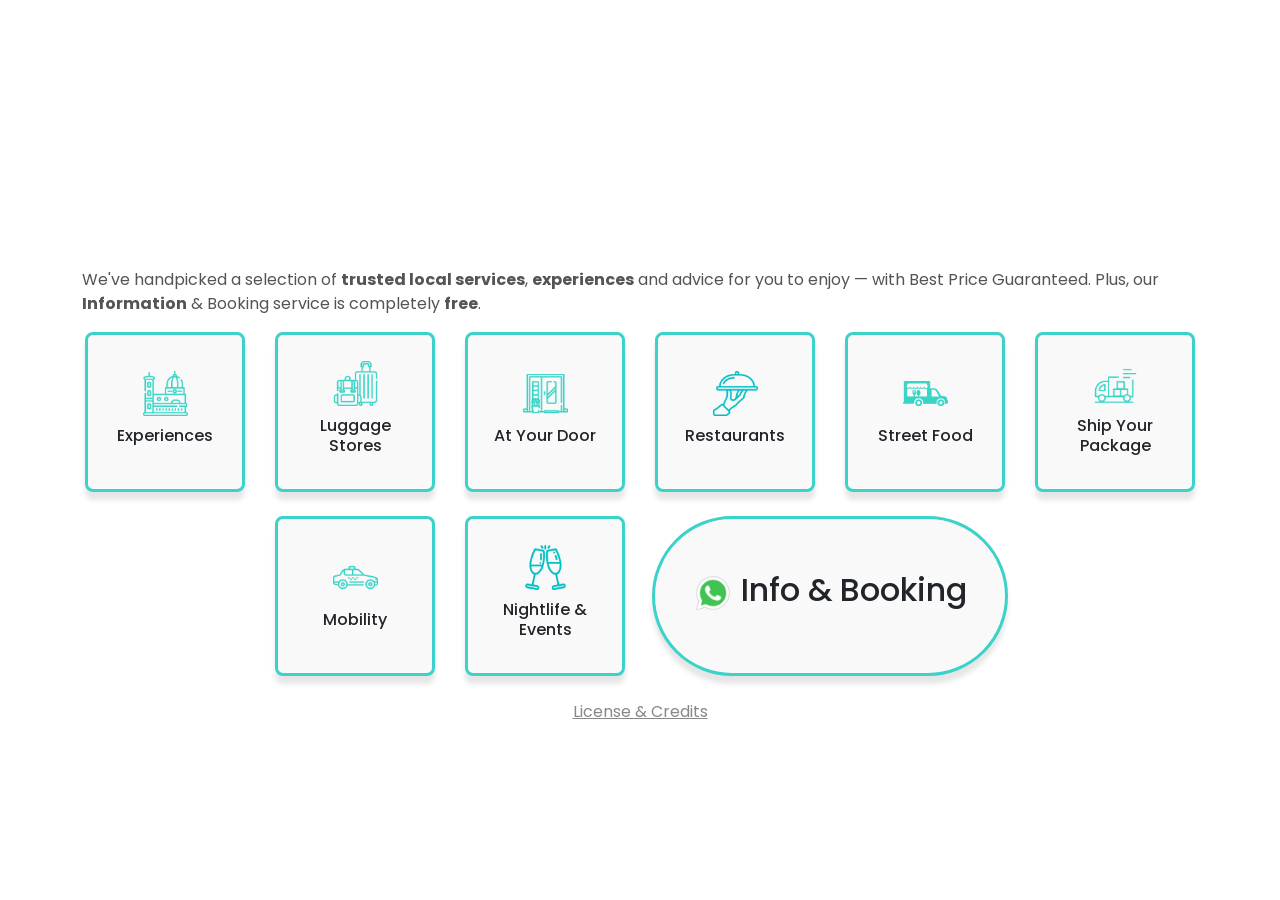
==== docs/index.html @ 74c1217c "start" ====
<!DOCTYPE html>
<html lang="it">
  <head>
    <meta charset="UTF-8" />
  <meta name="viewport" content="width=device-width, initial-scale=1.0" />
  <title>Where Do Locals</title>
  <link rel="stylesheet" href="css/main.css" />
  <link href="https://fonts.googleapis.com/css2?family=Poppins:wght@200;300&display=swap" rel="stylesheet" />
  <link href="https://cdn.jsdelivr.net/npm/bootstrap@5.3.3/dist/css/bootstrap.min.css" rel="stylesheet" />
</head>
<body>
  <header class="banner"></header>
  <main class="container py-2 py-md-4 py-lg-5">
    <p>We've handpicked a selection of <strong>trusted local services</strong>, <strong>experiences</strong> and advice for you to enjoy — with Best Price Guaranteed. Plus, our <strong>Information</strong> & Booking service is completely <strong>free</strong>.</p>
    <section class="row g-4">

     <div class="col-6 col-md-4 col-lg-3 col-xl-2">
        <a href="boxes/experiences/experience.html" class="text-decoration-none text-dark">
          <div class="grid-item text-center">
            <img src="assets/img/icons/florence-icon.png" alt="experiences" />
            <h2>Experiences</h2>
          </div>
        </a>
      </div>

     <div class="col-6 col-md-4 col-lg-3 col-xl-2">
        <a href="boxes/luggage-store/luggage-store.html" class="text-decoration-none text-dark">
          <div class="grid-item text-center">
            <img src="assets/img/icons/valigia.png" alt="Luggage store" />
            <h2>Luggage Stores</h2>
          </div>
        </a>
      </div>

     <div class="col-6 col-md-4 col-lg-3 col-xl-2">
        <a href="boxes/at-your-door/at-your-door.html" class="text-decoration-none text-dark">
          <div class="grid-item text-center">
            <img src="assets/img/icons/door.png" alt="at-your-door" />
            <h2>At Your Door</h2>
          </div>
        </a>
      </div>

     <div class="col-6 col-md-4 col-lg-3 col-xl-2">
        <a href="boxes/restaurants/restaurants.html" class="text-decoration-none text-dark">
          <div class="grid-item text-center">
            <img src="assets/img/icons/restaurants.png" alt="restaurants" />
            <h2>Restaurants</h2>
          </div>
        </a>
      </div>

     <div class="col-6 col-md-4 col-lg-3 col-xl-2">
        <a href="boxes/street-food/street-food.html" class="text-decoration-none text-dark">
          <div class="grid-item text-center">
            <img src="assets/img/icons/food-truck-icon.png" alt="street-food" />
            <h2>Street Food</h2>
          </div>
        </a>
      </div>

     <div class="col-6 col-md-4 col-lg-3 col-xl-2">
        <a href="boxes/ship-package/ship-package.html" class="text-decoration-none text-dark">
          <div class="grid-item text-center">
            <img src="assets/img/icons/ship-package.png" alt="at-your-door" />
            <h2>Ship Your Package</h2>
          </div>
        </a>
      </div>
      
     <div class="col-6 col-md-4 col-lg-3 col-xl-2">
        <a href="boxes/mobility/mobility.html" class="text-decoration-none text-dark">
          <div class="grid-item text-center">
            <img src="assets/img/icons/taxi-icon.png" alt="mobility" />
            <h2>Mobility</h2>
          </div>
        </a>
      </div>
      
     <div class="col-6 col-md-4 col-lg-3 col-xl-2">
        <a href="boxes/nightlife/nightlife.html" class="text-decoration-none text-dark">
          <div class="grid-item text-center">
            <img src="assets/img/icons/night_life.png" alt="nightlife" />
            <h2>Nightlife & Events</h2>
          </div>
        </a>
      </div>

      <div class="col-12 col-md-8 col-lg-6 col-xl-4">
        <a href="https://wa.me/+393473119031" class="text-decoration-none text-dark">
          <div class="bott-grid-item text-center py-2">
            <h2><img src="assets/img/icons/whatsapp.png" height="40px" alt="contact us" /> Info & Booking</h2>
          </div>
        </a>
      </div>
      <a href="boxes/license/lincense.html" class="text-center"  style="color: #888888;">License & Credits</a>
    </section>
  </main>
  <script src="js/main.js"></script>
</body>
</html>
---- docs/css/main.css ----
* {
    margin: 0;
    padding: 0;
    box-sizing: border-box;
  }
  
  body, h1, h2, h3, h4, h5, h6, p, a, button {
    font-family: 'Poppins', sans-serif;
    color: #555454;
  }
  
  .banner {
    background: url('../assets/img/headers/wdl-onlylogo.jpg') no-repeat center center;
    background-size: cover;
    background-position: center bottom;
    width: 100%;
    height: 250px;
    display: flex;
    align-items: flex-end;
    justify-content: flex-start;
    border-radius: 0 0 4.2% 4.2%;
  }
  
  .grid-item {
    height: 100%; /* prende sempre tutta l'altezza disponibile dal .col */
    min-height: 160px;
    background-color: #f9f9f9;
    border-radius: 8px;
    padding: 20px;
    box-shadow: 0 8px 5px rgba(0, 0, 0, 0.1);
    border: 3px solid #3BD2C9;
    display: flex;
    flex-direction: column;
    align-items: center;
    justify-content: center; /* centram. verticale */
    text-align: center;
    transition: transform 0.15s ease-out, background-color 0.15s ease-out;
    touch-action: manipulation;
    will-change: transform;
  }

  .bott-grid-item {
    height: 100%; /* prende sempre tutta l'altezza disponibile dal .col */
    min-height: 50px;
    background-color: #f9f9f9;
    border-radius:  80px;
    padding: 20px;
    box-shadow: 0 8px 5px rgba(0, 0, 0, 0.1);
    border: 3px solid #3BD2C9;
    display: flex;
    flex-direction: column;
    align-items: center;
    justify-content: center; /* centram. verticale */
    text-align: center;
    transition: transform 0.15s ease-out, background-color 0.15s ease-out;
    touch-action: manipulation;
    will-change: transform;
  }
  
  
  /* touch mobile */
  .grid-item:active {
    transform: scale(0.97);
    background-color: #e6f9f8;
  }
  
  .grid-item:hover {
    transform: scale(1.03);
  }
  
  .grid-item img {
    width: 50px;
    height: 50px;
    margin-bottom: 10px;
  }
  
  .grid-item h2 {
    font-size: 1.1rem;
    margin-bottom: 8px;
  }
  .flip-card {
  perspective: 1000px;
  cursor: pointer;
  height: 100%;
}

.flip-card-inner {
  position: relative;
  width: 100%;
  height: 100%;
  transition: transform 0.6s;
  transform-style: preserve-3d;
}

.flip-card.flipped .flip-card-inner {
  transform: rotateY(180deg);
}

.flip-card-front,
.flip-card-back {
  position: absolute;
  width: 100%;
  height: 100%;
  backface-visibility: hidden;
  border-radius: 8px;
  display: flex;
  justify-content: center;
  align-items: center;
  padding: 20px;
  text-align: center;
}

.flip-card-front {
  background-color: #f9f9f9;
  z-index: 2;
  flex-direction: row-reverse; /* metti orizzontale */
  justify-content: flex-start; /* allinea da sinistra */
  text-align: left;
  padding: 0; /* togli padding per usare solo padding nei figli */
  gap: 20px;
}

.flip-card-front .img-left {
  width: 40%;
  height: 95%;
  object-fit: cover;
  border-top-left-radius: 8px;
  border-bottom-left-radius: 8px;
  border-top-right-radius: 8px;
  border-bottom-right-radius: 8px;
  /* rimuovi margini se ci sono */
  margin: 0;
  margin-right: 1%;
}

.center-img {
  object-fit: cover;
  border-top-left-radius: 8px;
  border-bottom-left-radius: 8px;
  border-top-right-radius: 8px;
  border-bottom-right-radius: 8px;
  /* rimuovi margini se ci sono */
  margin: 0;
  margin-right: 1%;
}

.flip-card-front .text-box {
  width: 50%;
  height: 100%;
  padding: 0px;
  display: flex;
  flex-direction: column;
  justify-content: center;
}

/*back*/

.flip-card-back {
  background-color: #f9f9f9;
  transform: rotateY(180deg);
  display: flex;
  justify-content: flex-start; /* testo a sinistra */
  text-align: left;
  padding: 0; /* gestione padding nei figli */
  gap: 20px;
}

.flip-card-back .img-left {
  width: 50px;
  height: 50px;
  object-fit: cover;
  border-top-left-radius: 8px;
  border-bottom-left-radius: 8px;
  border-top-right-radius: 8px;
  border-bottom-right-radius: 8px;
  margin: 0;
  margin-right: 15px; /* margine destro stavolta */
}

.flip-card-back .text-box {
  height: 100%;
  padding: 0px;
  display: flex;
  flex-direction: column;
  justify-content: center;
}

.typerest {
  font-size: 20px;
  color: #3BD2C9;
  font-style: italic;
}

/* OTTIMIZZAZIONI DESKTOP - Aggiungi alla fine del file */

/* Tablet e desktop piccoli */
@media screen and (min-width: 992px) {
  .container {
    max-width: 960px;
  }
  
  .banner {
    height: 200px;
  }
  
  .grid-item {
    min-height: 140px;
    padding: 15px;
    max-width: 180px;
    margin: 0 auto;
  }

  .grid-item h2 {
    font-size: 0.9rem;
  }

  .grid-item img {
    width: 40px;
    height: 40px;
  }
}

/* Desktop grandi */
@media screen and (min-width: 1200px) {
  .container {
    max-width: 1140px;
  }
  
  .banner {
    height: 220px;
  }
  
  .grid-item {
    min-height: 160px;
    padding: 20px;
    max-width: 160px;
  }

  .grid-item h2 {
    font-size: 1rem;
  }

  .grid-item img {
    width: 45px;
    height: 45px;
  }
  
  /* Centratura delle colonne */
  .row {
    justify-content: center;
  }
  
  /* Ottimizzazione del pulsante WhatsApp */
  .bott-grid-item {
    max-width: 400px;
    margin: 0 auto;
  }
}
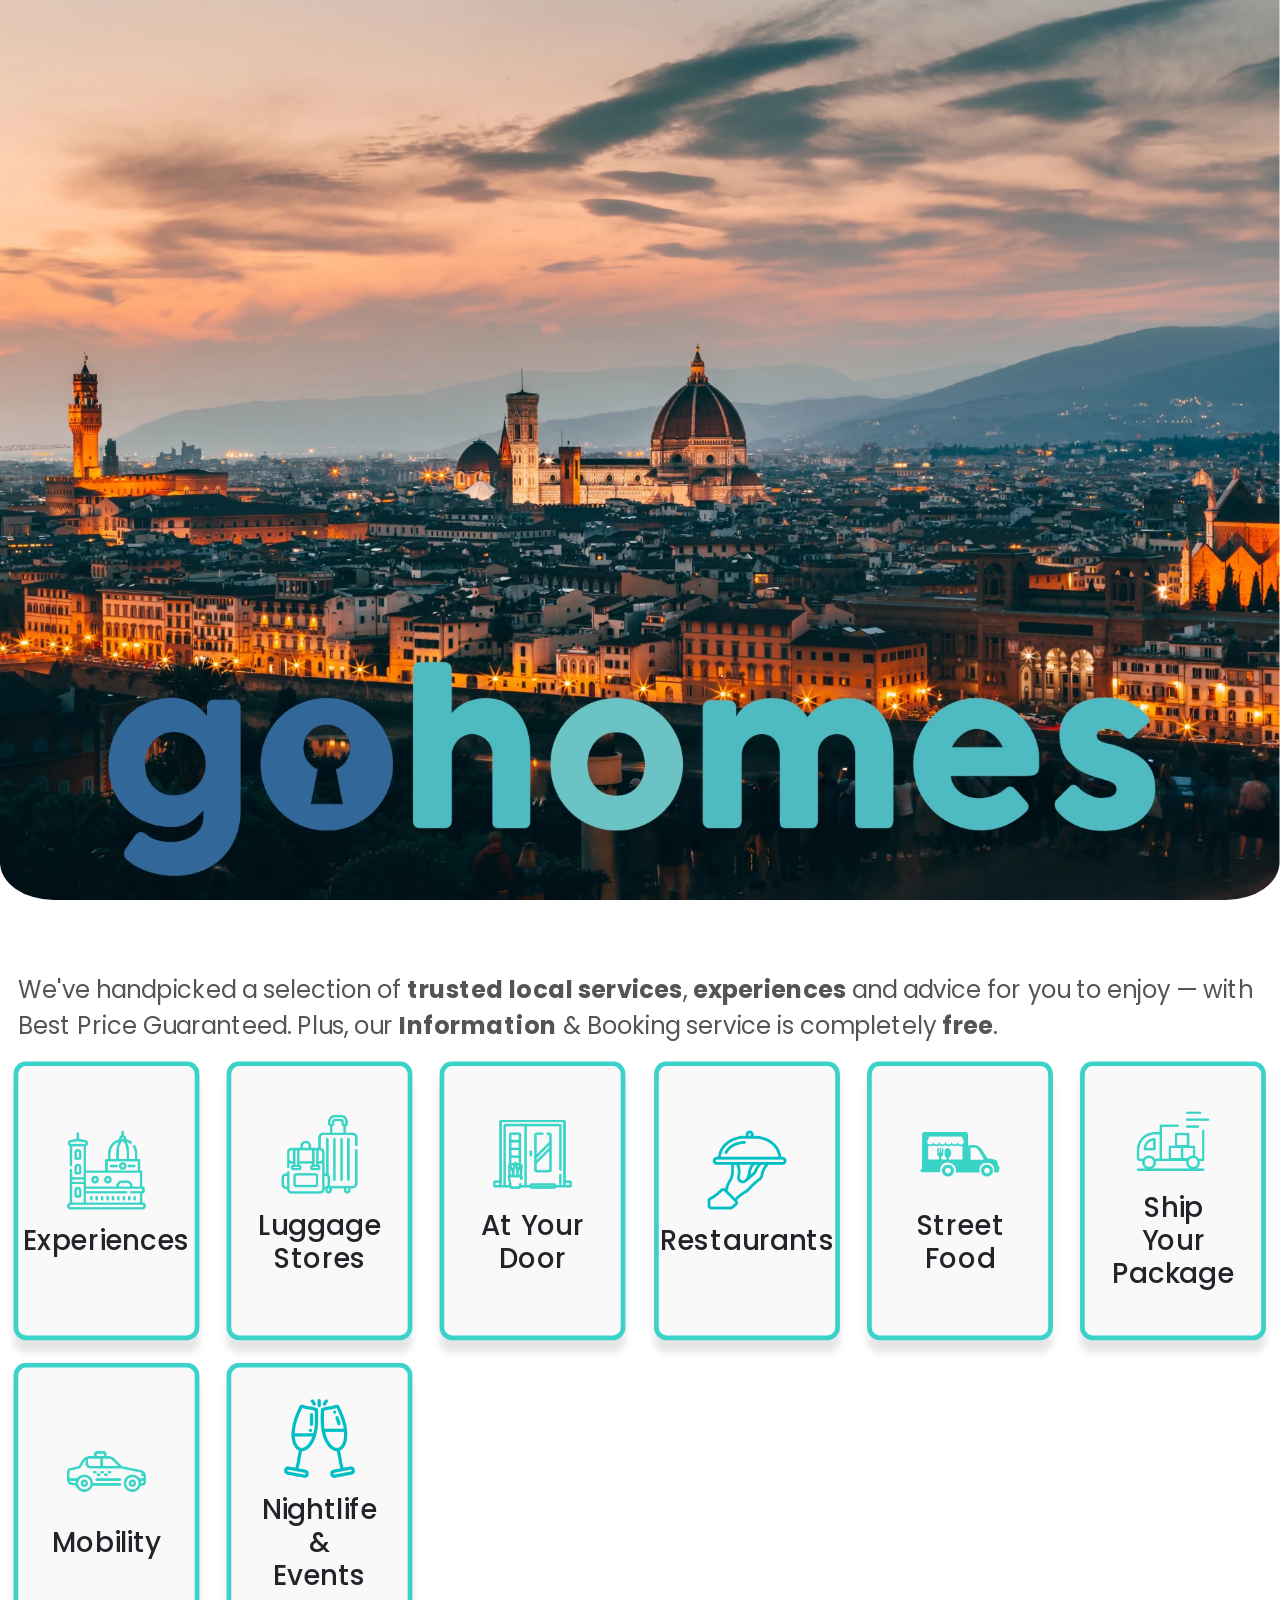
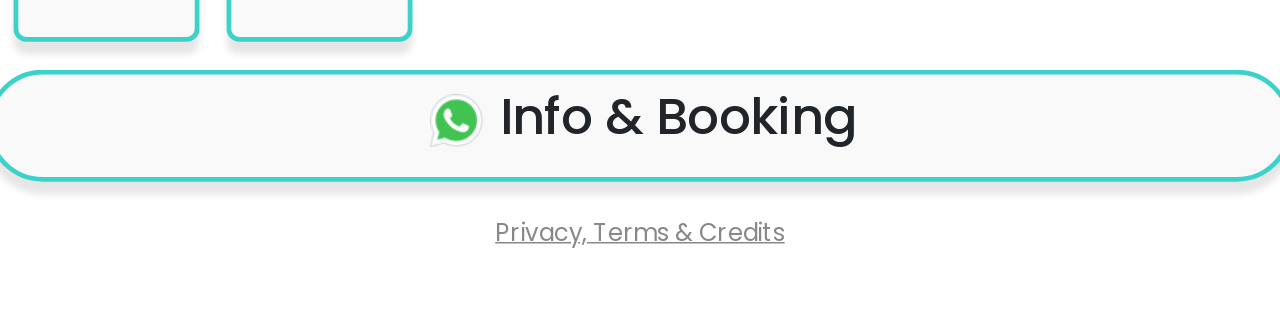
==== commit d3879e90: "wellness" ====
--- a/docs/index.html
+++ b/docs/index.html
@@ -9,93 +9,95 @@
   <link href="https://cdn.jsdelivr.net/npm/bootstrap@5.3.3/dist/css/bootstrap.min.css" rel="stylesheet" />
 </head>
 <body>
-  <header class="banner"></header>
-  <main class="container py-2 py-md-4 py-lg-5">
-    <p>We've handpicked a selection of <strong>trusted local services</strong>, <strong>experiences</strong> and advice for you to enjoy — with Best Price Guaranteed. Plus, our <strong>Information</strong> & Booking service is completely <strong>free</strong>.</p>
-    <section class="row g-4">
+  <div class="zoom-wrapper">
+    <header class="banner"></header>
+    <main class="container py-2 py-md-4 py-lg-5">
+      <p>We've handpicked a selection of <strong>trusted local services</strong>, <strong>experiences</strong> and advice for you to enjoy — with Best Price Guaranteed. Plus, our <strong>Information</strong> & Booking service is completely <strong>free</strong>.</p>
+      <section class="row g-4">
 
-     <div class="col-6 col-md-4 col-lg-3 col-xl-2">
-        <a href="boxes/experiences/experience.html" class="text-decoration-none text-dark">
-          <div class="grid-item text-center">
-            <img src="assets/img/icons/florence-icon.png" alt="experiences" />
-            <h2>Experiences</h2>
-          </div>
-        </a>
-      </div>
+      <div class="col-6 col-md-4 col-lg-3 col-xl-2">
+          <a href="boxes/experiences/experience.html" class="text-decoration-none text-dark">
+            <div class="grid-item text-center">
+              <img src="assets/img/icons/florence-icon.png" alt="experiences" />
+              <h2>Experiences</h2>
+            </div>
+          </a>
+        </div>
 
-     <div class="col-6 col-md-4 col-lg-3 col-xl-2">
-        <a href="boxes/luggage-store/luggage-store.html" class="text-decoration-none text-dark">
-          <div class="grid-item text-center">
-            <img src="assets/img/icons/valigia.png" alt="Luggage store" />
-            <h2>Luggage Stores</h2>
-          </div>
-        </a>
-      </div>
+      <div class="col-6 col-md-4 col-lg-3 col-xl-2">
+          <a href="boxes/luggage-store/luggage-store.html" class="text-decoration-none text-dark">
+            <div class="grid-item text-center">
+              <img src="assets/img/icons/valigia.png" alt="Luggage store" />
+              <h2>Luggage Stores</h2>
+            </div>
+          </a>
+        </div>
 
-     <div class="col-6 col-md-4 col-lg-3 col-xl-2">
-        <a href="boxes/at-your-door/at-your-door.html" class="text-decoration-none text-dark">
-          <div class="grid-item text-center">
-            <img src="assets/img/icons/door.png" alt="at-your-door" />
-            <h2>At Your Door</h2>
-          </div>
-        </a>
-      </div>
+      <div class="col-6 col-md-4 col-lg-3 col-xl-2">
+          <a href="boxes/at-your-door/at-your-door.html" class="text-decoration-none text-dark">
+            <div class="grid-item text-center">
+              <img src="assets/img/icons/door.png" alt="at-your-door" />
+              <h2>At Your Door</h2>
+            </div>
+          </a>
+        </div>
 
-     <div class="col-6 col-md-4 col-lg-3 col-xl-2">
-        <a href="boxes/restaurants/restaurants.html" class="text-decoration-none text-dark">
-          <div class="grid-item text-center">
-            <img src="assets/img/icons/restaurants.png" alt="restaurants" />
-            <h2>Restaurants</h2>
-          </div>
-        </a>
-      </div>
+      <div class="col-6 col-md-4 col-lg-3 col-xl-2">
+          <a href="boxes/restaurants/restaurants.html" class="text-decoration-none text-dark">
+            <div class="grid-item text-center">
+              <img src="assets/img/icons/restaurants.png" alt="restaurants" />
+              <h2>Restaurants</h2>
+            </div>
+          </a>
+        </div>
 
-     <div class="col-6 col-md-4 col-lg-3 col-xl-2">
-        <a href="boxes/street-food/street-food.html" class="text-decoration-none text-dark">
-          <div class="grid-item text-center">
-            <img src="assets/img/icons/food-truck-icon.png" alt="street-food" />
-            <h2>Street Food</h2>
-          </div>
-        </a>
-      </div>
+      <div class="col-6 col-md-4 col-lg-3 col-xl-2">
+          <a href="boxes/street-food/street-food.html" class="text-decoration-none text-dark">
+            <div class="grid-item text-center">
+              <img src="assets/img/icons/food-truck-icon.png" alt="street-food" />
+              <h2>Street Food</h2>
+            </div>
+          </a>
+        </div>
 
-     <div class="col-6 col-md-4 col-lg-3 col-xl-2">
-        <a href="boxes/ship-package/ship-package.html" class="text-decoration-none text-dark">
-          <div class="grid-item text-center">
-            <img src="assets/img/icons/ship-package.png" alt="at-your-door" />
-            <h2>Ship Your Package</h2>
-          </div>
-        </a>
-      </div>
-      
-     <div class="col-6 col-md-4 col-lg-3 col-xl-2">
-        <a href="boxes/mobility/mobility.html" class="text-decoration-none text-dark">
-          <div class="grid-item text-center">
-            <img src="assets/img/icons/taxi-icon.png" alt="mobility" />
-            <h2>Mobility</h2>
-          </div>
-        </a>
-      </div>
-      
-     <div class="col-6 col-md-4 col-lg-3 col-xl-2">
-        <a href="boxes/nightlife/nightlife.html" class="text-decoration-none text-dark">
-          <div class="grid-item text-center">
-            <img src="assets/img/icons/night_life.png" alt="nightlife" />
-            <h2>Nightlife & Events</h2>
-          </div>
-        </a>
-      </div>
+      <div class="col-6 col-md-4 col-lg-3 col-xl-2">
+          <a href="boxes/ship-package/ship-package.html" class="text-decoration-none text-dark">
+            <div class="grid-item text-center">
+              <img src="assets/img/icons/ship-package.png" alt="at-your-door" />
+              <h2>Ship Your Package</h2>
+            </div>
+          </a>
+        </div>
+        
+      <div class="col-6 col-md-4 col-lg-3 col-xl-2">
+          <a href="boxes/mobility/mobility.html" class="text-decoration-none text-dark">
+            <div class="grid-item text-center">
+              <img src="assets/img/icons/taxi-icon.png" alt="mobility" />
+              <h2>Mobility</h2>
+            </div>
+          </a>
+        </div>
+        
+      <div class="col-6 col-md-4 col-lg-3 col-xl-2">
+          <a href="boxes/nightlife/nightlife.html" class="text-decoration-none text-dark">
+            <div class="grid-item text-center">
+              <img src="assets/img/icons/night_life.png" alt="nightlife" />
+              <h2>Nightlife & Events</h2>
+            </div>
+          </a>
+        </div>
 
-      <div class="col-12 col-md-8 col-lg-6 col-xl-4">
-        <a href="https://wa.me/+393473119031" class="text-decoration-none text-dark">
-          <div class="bott-grid-item text-center py-2">
-            <h2><img src="assets/img/icons/whatsapp.png" height="40px" alt="contact us" /> Info & Booking</h2>
-          </div>
-        </a>
-      </div>
-      <a href="boxes/license/lincense.html" class="text-center"  style="color: #888888;">License & Credits</a>
-    </section>
-  </main>
-  <script src="js/main.js"></script>
+        <div class="col-12">
+          <a href="https://wa.me/+393473119031" class="text-decoration-none text-dark">
+            <div class="bott-grid-item text-center py-2">
+              <h2><img src="assets/img/icons/whatsapp.png" height="40px" alt="contact us" /> Info & Booking</h2>
+            </div>
+          </a>
+        </div>
+        <a href="boxes/license/lincense.html" class="text-center"  style="color: #888888;">Privacy, Terms & Credits</a>
+      </section>
+    </main>
+    <script src="js/main.js"></script>
+  </div>
 </body>
 </html>
--- a/docs/css/main.css
+++ b/docs/css/main.css
@@ -9,17 +9,76 @@
     color: #555454;
   }
   
-  .banner {
-    background: url('../assets/img/headers/wdl-onlylogo.jpg') no-repeat center center;
-    background-size: cover;
-    background-position: center bottom;
-    width: 100%;
-    height: 250px;
-    display: flex;
-    align-items: flex-end;
-    justify-content: flex-start;
-    border-radius: 0 0 4.2% 4.2%;
-  }
+.banner {
+  background: url('../assets/img/headers/wdl-onlylogo.jpg') no-repeat center center;
+  background-size: cover;
+  background-position: center bottom;
+  width: 100%;
+  height: 250px;
+  display: flex;
+  align-items: flex-end;
+  justify-content: flex-start;
+  border-radius: 0 0 4.2% 4.2%;
+  transition: opacity 0.8s ease-in-out, transform 0.8s ease-in-out, background-position 0.8s ease-in-out;
+  overflow: hidden;
+  opacity: 1;
+  position: relative;
+  
+  /* Effetto Parallax */
+  background-attachment: fixed;
+  transform: translateZ(0);
+  will-change: transform;
+}
+
+/* Effetto Parallax al scroll */
+.banner.parallax {
+  transform: translate3d(0, calc(var(--scroll-y) * -0.5px), 0);
+}
+
+/* Effetto Ink Drop */
+.banner::before {
+  content: '';
+  position: absolute;
+  top: 50%;
+  left: 50%;
+  width: 0;
+  height: 0;
+  background: radial-gradient(circle, rgba(0, 0, 0, 0.1) 0%, transparent 70%);
+  border-radius: 50%;
+  transform: translate(-50%, -50%);
+  transition: width 0.6s ease-out, height 0.6s ease-out;
+  opacity: 0;
+  pointer-events: none;
+}
+
+.banner:hover::before {
+  width: 300px;
+  height: 300px;
+  opacity: 1;
+}
+
+/* Variazione alternativa dell'ink drop con colore */
+.banner.ink-drop-colored::before {
+  background: radial-gradient(circle, rgba(74, 144, 226, 0.2) 0%, transparent 70%);
+}
+
+/* Effetto ink drop al click */
+.banner.ink-drop-click::before {
+  animation: inkDrop 0.6s ease-out;
+}
+
+@keyframes inkDrop {
+  0% {
+    width: 0;
+    height: 0;
+    opacity: 0.8;
+  }
+  100% {
+    width: 400px;
+    height: 400px;
+    opacity: 0;
+  }
+}
   
   .grid-item {
     height: 100%; /* prende sempre tutta l'altezza disponibile dal .col */
@@ -59,14 +118,14 @@
   
   
   /* touch mobile */
-  .grid-item:active {
+  /* .grid-item:active {
     transform: scale(0.97);
     background-color: #e6f9f8;
   }
   
   .grid-item:hover {
     transform: scale(1.03);
-  }
+  } */
   
   .grid-item img {
     width: 50px;
@@ -191,70 +250,32 @@
   font-style: italic;
 }
 
-/* OTTIMIZZAZIONI DESKTOP - Aggiungi alla fine del file */
-
-/* Tablet e desktop piccoli */
-@media screen and (min-width: 992px) {
-  .container {
-    max-width: 960px;
-  }
-  
+
+/*per pc*/
+@media (min-width: 1000px) {
+  .zoom-wrapper {
+    transform: scale(1.5);
+    transform-origin: top left;
+    width: 66.66%; /* 100 / 1.5 per evitare overflow orizzontale */
+  }
   .banner {
-    height: 200px;
-  }
-  
-  .grid-item {
-    min-height: 140px;
-    padding: 15px;
-    max-width: 180px;
-    margin: 0 auto;
-  }
-
-  .grid-item h2 {
-    font-size: 0.9rem;
-  }
-
-  .grid-item img {
-    width: 40px;
-    height: 40px;
-  }
-}
-
-/* Desktop grandi */
-@media screen and (min-width: 1200px) {
-  .container {
-    max-width: 1140px;
-  }
-  
-  .banner {
-    height: 220px;
-  }
-  
-  .grid-item {
-    min-height: 160px;
-    padding: 20px;
-    max-width: 160px;
-  }
-
-  .grid-item h2 {
-    font-size: 1rem;
-  }
-
-  .grid-item img {
-    width: 45px;
-    height: 45px;
-  }
-  
-  /* Centratura delle colonne */
-  .row {
-    justify-content: center;
-  }
-  
-  /* Ottimizzazione del pulsante WhatsApp */
-  .bott-grid-item {
-    max-width: 400px;
-    margin: 0 auto;
-  }
-}
+    width: 100%; /* Larghezza: 100% della viewport */
+    height: 600px;
+    background-image: url('../assets/img/headers/empty-gohomes.webp');
+    background-repeat: no-repeat;
+    background-position: center top;
+    background-size: cover; /* Mostra l'immagine intera */
+    background-attachment: scroll; /* Parallax disattivato */
+    display: flex;
+    align-items: flex-end;
+    justify-content: flex-start;
+    border-radius: 0 0 4.2% 4.2%;
+    overflow: hidden;
+    transition: all 0.8s ease-in-out;
+    position: relative;
+  }
+}
+
+
 
   
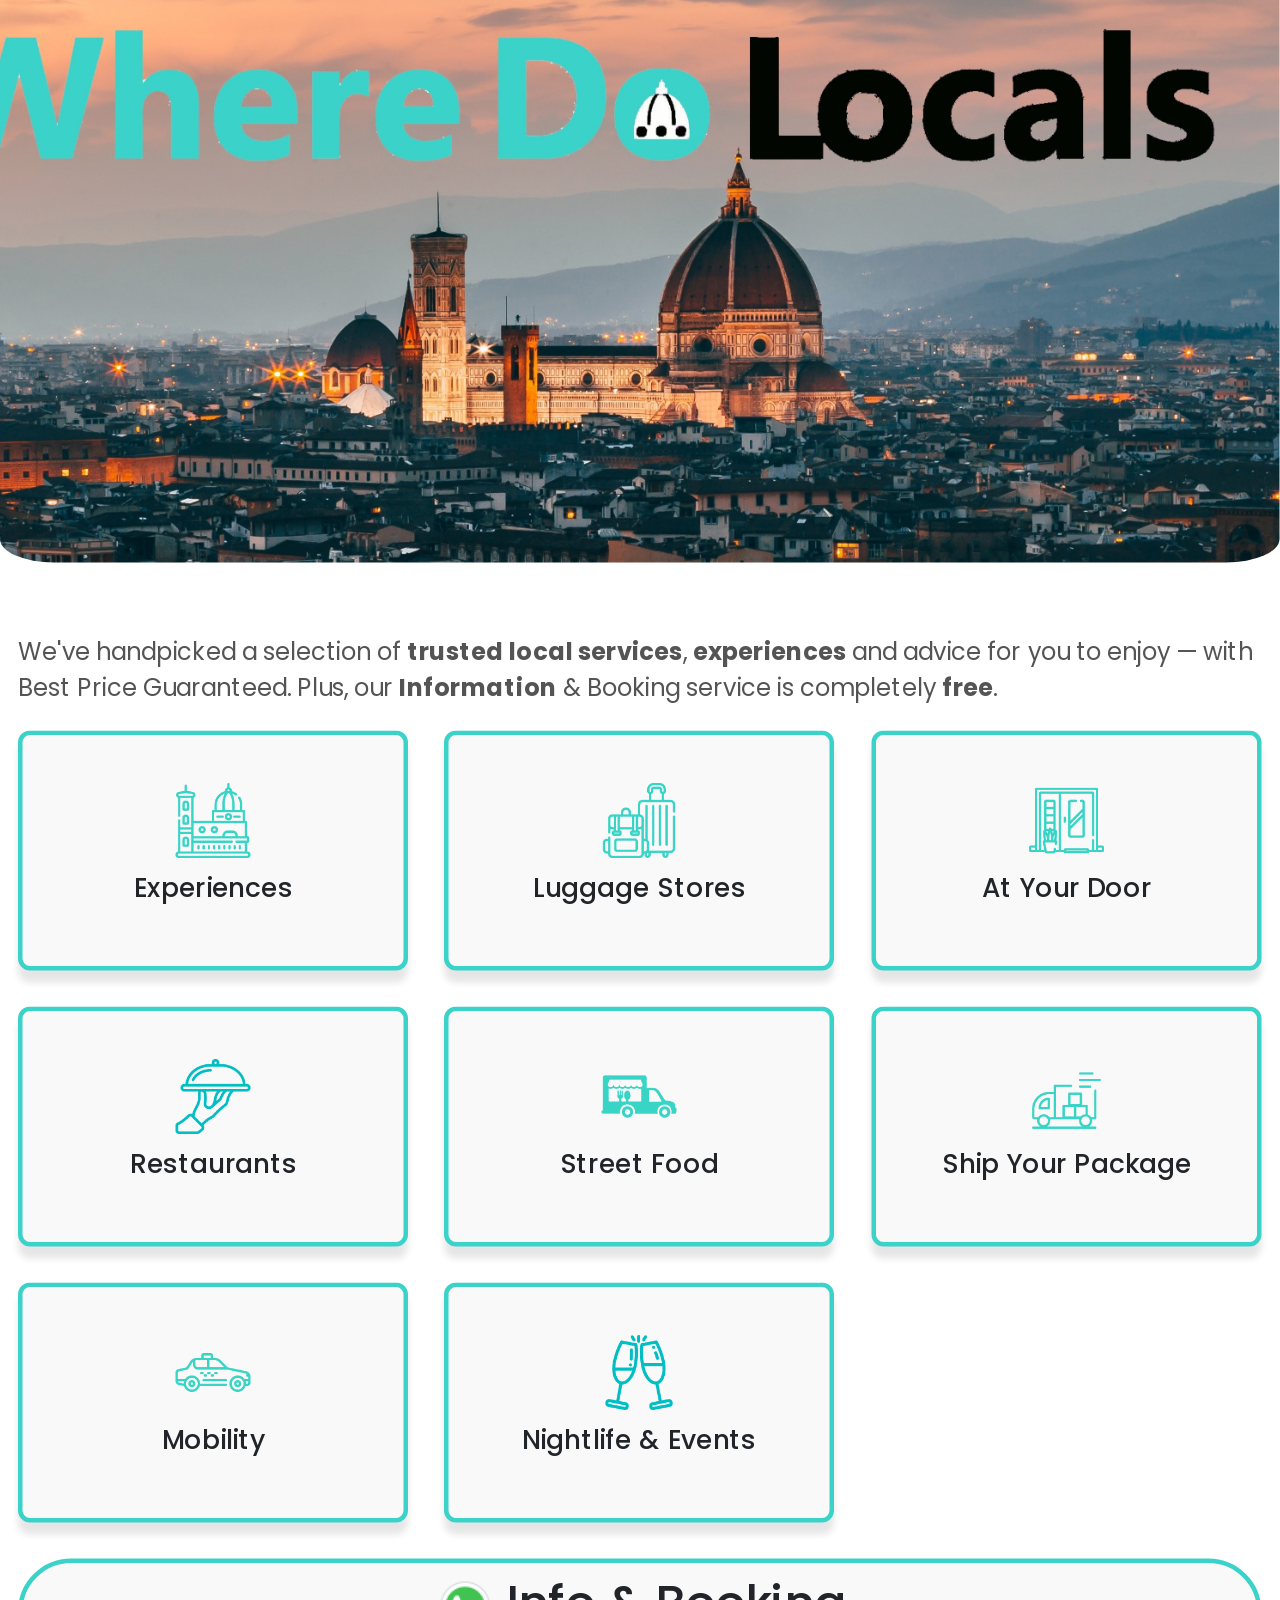
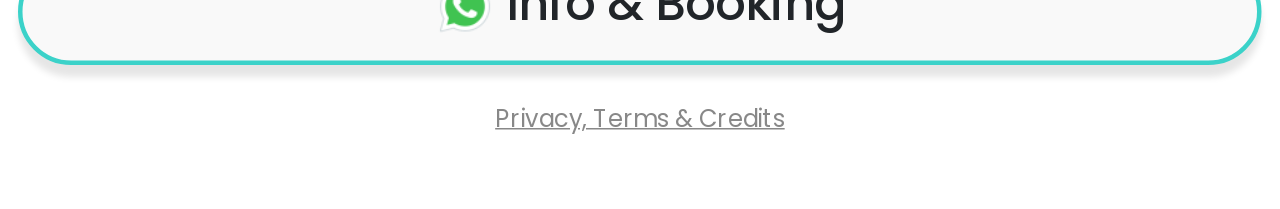
==== commit 0e110f2a: "wellness" ====
--- a/docs/index.html
+++ b/docs/index.html
@@ -15,7 +15,7 @@
       <p>We've handpicked a selection of <strong>trusted local services</strong>, <strong>experiences</strong> and advice for you to enjoy — with Best Price Guaranteed. Plus, our <strong>Information</strong> & Booking service is completely <strong>free</strong>.</p>
       <section class="row g-4">
 
-      <div class="col-6 col-md-4 col-lg-3 col-xl-2">
+      <div class="col-6 col-md-4">
           <a href="boxes/experiences/experience.html" class="text-decoration-none text-dark">
             <div class="grid-item text-center">
               <img src="assets/img/icons/florence-icon.png" alt="experiences" />
@@ -24,7 +24,7 @@
           </a>
         </div>
 
-      <div class="col-6 col-md-4 col-lg-3 col-xl-2">
+      <div class="col-6 col-md-4">
           <a href="boxes/luggage-store/luggage-store.html" class="text-decoration-none text-dark">
             <div class="grid-item text-center">
               <img src="assets/img/icons/valigia.png" alt="Luggage store" />
@@ -33,7 +33,7 @@
           </a>
         </div>
 
-      <div class="col-6 col-md-4 col-lg-3 col-xl-2">
+      <div class="col-6 col-md-4">
           <a href="boxes/at-your-door/at-your-door.html" class="text-decoration-none text-dark">
             <div class="grid-item text-center">
               <img src="assets/img/icons/door.png" alt="at-your-door" />
@@ -42,7 +42,7 @@
           </a>
         </div>
 
-      <div class="col-6 col-md-4 col-lg-3 col-xl-2">
+      <div class="col-6 col-md-4">
           <a href="boxes/restaurants/restaurants.html" class="text-decoration-none text-dark">
             <div class="grid-item text-center">
               <img src="assets/img/icons/restaurants.png" alt="restaurants" />
@@ -51,7 +51,7 @@
           </a>
         </div>
 
-      <div class="col-6 col-md-4 col-lg-3 col-xl-2">
+      <div class="col-6 col-md-4">
           <a href="boxes/street-food/street-food.html" class="text-decoration-none text-dark">
             <div class="grid-item text-center">
               <img src="assets/img/icons/food-truck-icon.png" alt="street-food" />
@@ -60,7 +60,7 @@
           </a>
         </div>
 
-      <div class="col-6 col-md-4 col-lg-3 col-xl-2">
+      <div class="col-6 col-md-4">
           <a href="boxes/ship-package/ship-package.html" class="text-decoration-none text-dark">
             <div class="grid-item text-center">
               <img src="assets/img/icons/ship-package.png" alt="at-your-door" />
@@ -69,7 +69,7 @@
           </a>
         </div>
         
-      <div class="col-6 col-md-4 col-lg-3 col-xl-2">
+      <div class="col-6 col-md-4">
           <a href="boxes/mobility/mobility.html" class="text-decoration-none text-dark">
             <div class="grid-item text-center">
               <img src="assets/img/icons/taxi-icon.png" alt="mobility" />
@@ -78,7 +78,7 @@
           </a>
         </div>
         
-      <div class="col-6 col-md-4 col-lg-3 col-xl-2">
+      <div class="col-6 col-md-4">
           <a href="boxes/nightlife/nightlife.html" class="text-decoration-none text-dark">
             <div class="grid-item text-center">
               <img src="assets/img/icons/night_life.png" alt="nightlife" />
--- a/docs/css/main.css
+++ b/docs/css/main.css
@@ -59,26 +59,31 @@
 
 /* Variazione alternativa dell'ink drop con colore */
 .banner.ink-drop-colored::before {
-  background: radial-gradient(circle, rgba(74, 144, 226, 0.2) 0%, transparent 70%);
-}
-
-/* Effetto ink drop al click */
+  background: radial-gradient(circle, rgba(255, 255, 255, 0.15) 0%, transparent 70%);
+  transform: translate(-100%, -50%); /* inizia completamente a sinistra */
+}
+
+/* Attiva l'effetto */
 .banner.ink-drop-click::before {
-  animation: inkDrop 0.6s ease-out;
-}
-
-@keyframes inkDrop {
+  animation: inkDropSide 0.8s ease-out;
+}
+
+@keyframes inkDropSide {
   0% {
     width: 0;
-    height: 0;
-    opacity: 0.8;
+    height: 100px;
+    opacity: 0.4;
+    transform: translate(-100%, -50%);
   }
   100% {
-    width: 400px;
-    height: 400px;
+    width: 300px;
+    height: 100px;
     opacity: 0;
-  }
-}
+    transform: translate(0, -50%);
+  }
+}
+
+
   
   .grid-item {
     height: 100%; /* prende sempre tutta l'altezza disponibile dal .col */
@@ -251,31 +256,19 @@
 }
 
 
-/*per pc*/
+/* Media query per grandi schermi */
 @media (min-width: 1000px) {
   .zoom-wrapper {
     transform: scale(1.5);
     transform-origin: top left;
     width: 66.66%; /* 100 / 1.5 per evitare overflow orizzontale */
   }
+
   .banner {
-    width: 100%; /* Larghezza: 100% della viewport */
-    height: 600px;
-    background-image: url('../assets/img/headers/empty-gohomes.webp');
-    background-repeat: no-repeat;
+    height: 375px; /* 250 * 1.5 per mantenere proporzioni */
+    background-image: url('../assets/img/headers/wdl-onlylogo-pc-visual.jpg');
     background-position: center top;
-    background-size: cover; /* Mostra l'immagine intera */
-    background-attachment: scroll; /* Parallax disattivato */
-    display: flex;
-    align-items: flex-end;
-    justify-content: flex-start;
-    border-radius: 0 0 4.2% 4.2%;
-    overflow: hidden;
-    transition: all 0.8s ease-in-out;
-    position: relative;
-  }
-}
-
-
-
-  +    background-attachment: scroll; /* disabilita parallax per PC */
+  }
+
+}
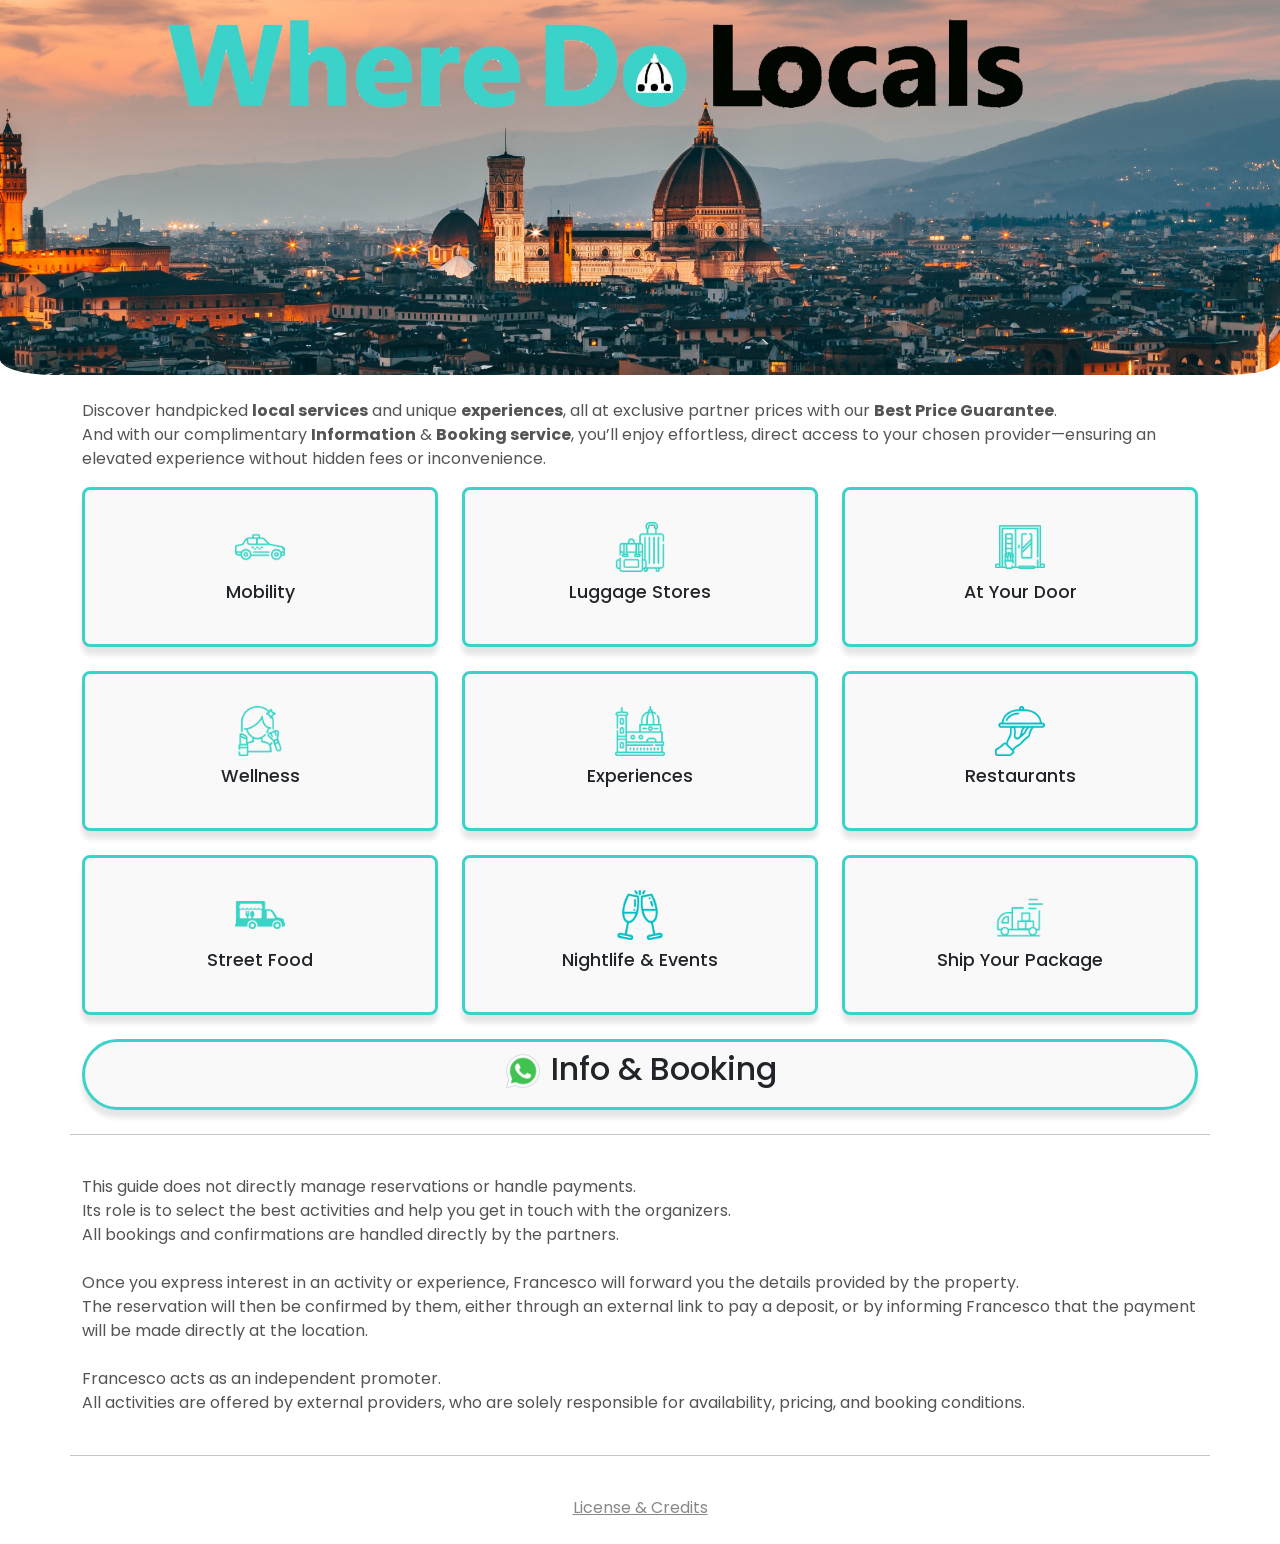
==== commit bf921d5b: "update" ====
--- a/docs/index.html
+++ b/docs/index.html
@@ -9,95 +9,115 @@
   <link href="https://cdn.jsdelivr.net/npm/bootstrap@5.3.3/dist/css/bootstrap.min.css" rel="stylesheet" />
 </head>
 <body>
-  <div class="zoom-wrapper">
-    <header class="banner"></header>
-    <main class="container py-2 py-md-4 py-lg-5">
-      <p>We've handpicked a selection of <strong>trusted local services</strong>, <strong>experiences</strong> and advice for you to enjoy — with Best Price Guaranteed. Plus, our <strong>Information</strong> & Booking service is completely <strong>free</strong>.</p>
-      <section class="row g-4">
+  <header class="banner"></header>
+  <main class="container py-4">
+    <p>
+      Discover handpicked <strong>local services</strong> and unique <strong>experiences</strong>, all at exclusive partner prices with our <strong>Best Price Guarantee</strong>.<br>
+      And with our complimentary <strong>Information</strong> & <strong>Booking service</strong>, you’ll enjoy effortless, direct access to your chosen provider—ensuring an elevated experience without hidden fees or inconvenience.
+    </p>
+    <section class="row g-4">
+      <div class="col-6 col-md-4">
+        <a href="boxes/mobility/mobility.html" class="text-decoration-none text-dark">
+          <div class="grid-item text-center">
+            <img src="assets/img/icons/taxi-icon.png" alt="mobility" />
+            <h2>Mobility</h2>
+          </div>
+        </a>
+      </div>
 
       <div class="col-6 col-md-4">
-          <a href="boxes/experiences/experience.html" class="text-decoration-none text-dark">
-            <div class="grid-item text-center">
-              <img src="assets/img/icons/florence-icon.png" alt="experiences" />
-              <h2>Experiences</h2>
-            </div>
-          </a>
-        </div>
+        <a href="boxes/luggage-store/luggage-store.html" class="text-decoration-none text-dark">
+          <div class="grid-item text-center">
+            <img src="assets/img/icons/valigia.png" alt="Luggage store" />
+            <h2>Luggage Stores</h2>
+          </div>
+        </a>
+      </div>
 
       <div class="col-6 col-md-4">
-          <a href="boxes/luggage-store/luggage-store.html" class="text-decoration-none text-dark">
-            <div class="grid-item text-center">
-              <img src="assets/img/icons/valigia.png" alt="Luggage store" />
-              <h2>Luggage Stores</h2>
-            </div>
-          </a>
-        </div>
+        <a href="boxes/at-your-door/at-your-door.html" class="text-decoration-none text-dark">
+          <div class="grid-item text-center">
+            <img src="assets/img/icons/door.png" alt="at-your-door" />
+            <h2>At Your Door</h2>
+          </div>
+        </a>
+      </div>
 
       <div class="col-6 col-md-4">
-          <a href="boxes/at-your-door/at-your-door.html" class="text-decoration-none text-dark">
-            <div class="grid-item text-center">
-              <img src="assets/img/icons/door.png" alt="at-your-door" />
-              <h2>At Your Door</h2>
-            </div>
-          </a>
-        </div>
+        <a href="boxes/wellness/wellness.html" class="text-decoration-none text-dark">
+          <div class="grid-item text-center">
+            <img src="assets/img/icons/estetista.png" alt="wellness" />
+            <h2>Wellness</h2>
+          </div>
+        </a>
+      </div>
+  
+      <div class="col-6 col-md-4">
+        <a href="boxes/experiences/experience.html" class="text-decoration-none text-dark">
+          <div class="grid-item text-center">
+            <img src="assets/img/icons/florence-icon.png" alt="experiences" />
+            <h2>Experiences</h2>
+          </div>
+        </a>
+      </div>
 
       <div class="col-6 col-md-4">
-          <a href="boxes/restaurants/restaurants.html" class="text-decoration-none text-dark">
-            <div class="grid-item text-center">
-              <img src="assets/img/icons/restaurants.png" alt="restaurants" />
-              <h2>Restaurants</h2>
-            </div>
-          </a>
-        </div>
+        <a href="boxes/restaurants/restaurants.html" class="text-decoration-none text-dark">
+          <div class="grid-item text-center">
+            <img src="assets/img/icons/restaurants.png" alt="restaurants" />
+            <h2>Restaurants</h2>
+          </div>
+        </a>
+      </div>
 
       <div class="col-6 col-md-4">
-          <a href="boxes/street-food/street-food.html" class="text-decoration-none text-dark">
-            <div class="grid-item text-center">
-              <img src="assets/img/icons/food-truck-icon.png" alt="street-food" />
-              <h2>Street Food</h2>
-            </div>
-          </a>
-        </div>
+        <a href="boxes/street-food/street-food.html" class="text-decoration-none text-dark">
+          <div class="grid-item text-center">
+            <img src="assets/img/icons/food-truck-icon.png" alt="street-food" />
+            <h2>Street Food</h2>
+          </div>
+        </a>
+      </div>
+      
+      <div class="col-6 col-md-4">
+        <a href="boxes/nightlife/nightlife.html" class="text-decoration-none text-dark">
+          <div class="grid-item text-center">
+            <img src="assets/img/icons/night_life.png" alt="nightlife" />
+            <h2>Nightlife & Events</h2>
+          </div>
+        </a>
+      </div>
 
       <div class="col-6 col-md-4">
-          <a href="boxes/ship-package/ship-package.html" class="text-decoration-none text-dark">
-            <div class="grid-item text-center">
-              <img src="assets/img/icons/ship-package.png" alt="at-your-door" />
-              <h2>Ship Your Package</h2>
-            </div>
-          </a>
-        </div>
-        
-      <div class="col-6 col-md-4">
-          <a href="boxes/mobility/mobility.html" class="text-decoration-none text-dark">
-            <div class="grid-item text-center">
-              <img src="assets/img/icons/taxi-icon.png" alt="mobility" />
-              <h2>Mobility</h2>
-            </div>
-          </a>
-        </div>
-        
-      <div class="col-6 col-md-4">
-          <a href="boxes/nightlife/nightlife.html" class="text-decoration-none text-dark">
-            <div class="grid-item text-center">
-              <img src="assets/img/icons/night_life.png" alt="nightlife" />
-              <h2>Nightlife & Events</h2>
-            </div>
-          </a>
-        </div>
+        <a href="boxes/ship-package/ship-package.html" class="text-decoration-none text-dark">
+          <div class="grid-item text-center">
+            <img src="assets/img/icons/ship-package.png" alt="at-your-door" />
+            <h2>Ship Your Package</h2>
+          </div>
+        </a>
+      </div>
 
-        <div class="col-12">
-          <a href="https://wa.me/+393473119031" class="text-decoration-none text-dark">
-            <div class="bott-grid-item text-center py-2">
-              <h2><img src="assets/img/icons/whatsapp.png" height="40px" alt="contact us" /> Info & Booking</h2>
-            </div>
-          </a>
-        </div>
-        <a href="boxes/license/lincense.html" class="text-center"  style="color: #888888;">Privacy, Terms & Credits</a>
-      </section>
-    </main>
-    <script src="js/main.js"></script>
-  </div>
+      <div class="col-12">
+        <a href="https://wa.me/+393473119031" class="text-decoration-none text-dark">
+          <div class="bott-grid-item text-center py-2">
+            <h2><img src="assets/img/icons/whatsapp.png" height="40px" alt="contact us" /> Info & Booking</h2>
+          </div>
+        </a>
+      </div>
+      <hr>
+      <p class="guide-box">
+        This guide does not directly manage reservations or handle payments.<br>
+        Its role is to select the best activities and help you get in touch with the organizers.<br>
+        All bookings and confirmations are handled directly by the partners.<br><br>
+        Once you express interest in an activity or experience, Francesco will forward you the details provided by the property.<br>
+        The reservation will then be confirmed by them, either through an external link to pay a deposit, or by informing Francesco that the payment will be made directly at the location.<br><br>
+        Francesco acts as an independent promoter.<br>
+        All activities are offered by external providers, who are solely responsible for availability, pricing, and booking conditions.
+      </p>
+      <hr><br>
+      <a href="boxes/license/lincense.html" class="text-center"  style="color: #888888;">License & Credits</a>
+    </section>
+  </main>
+  <script src="js/main.js"></script>
 </body>
 </html>
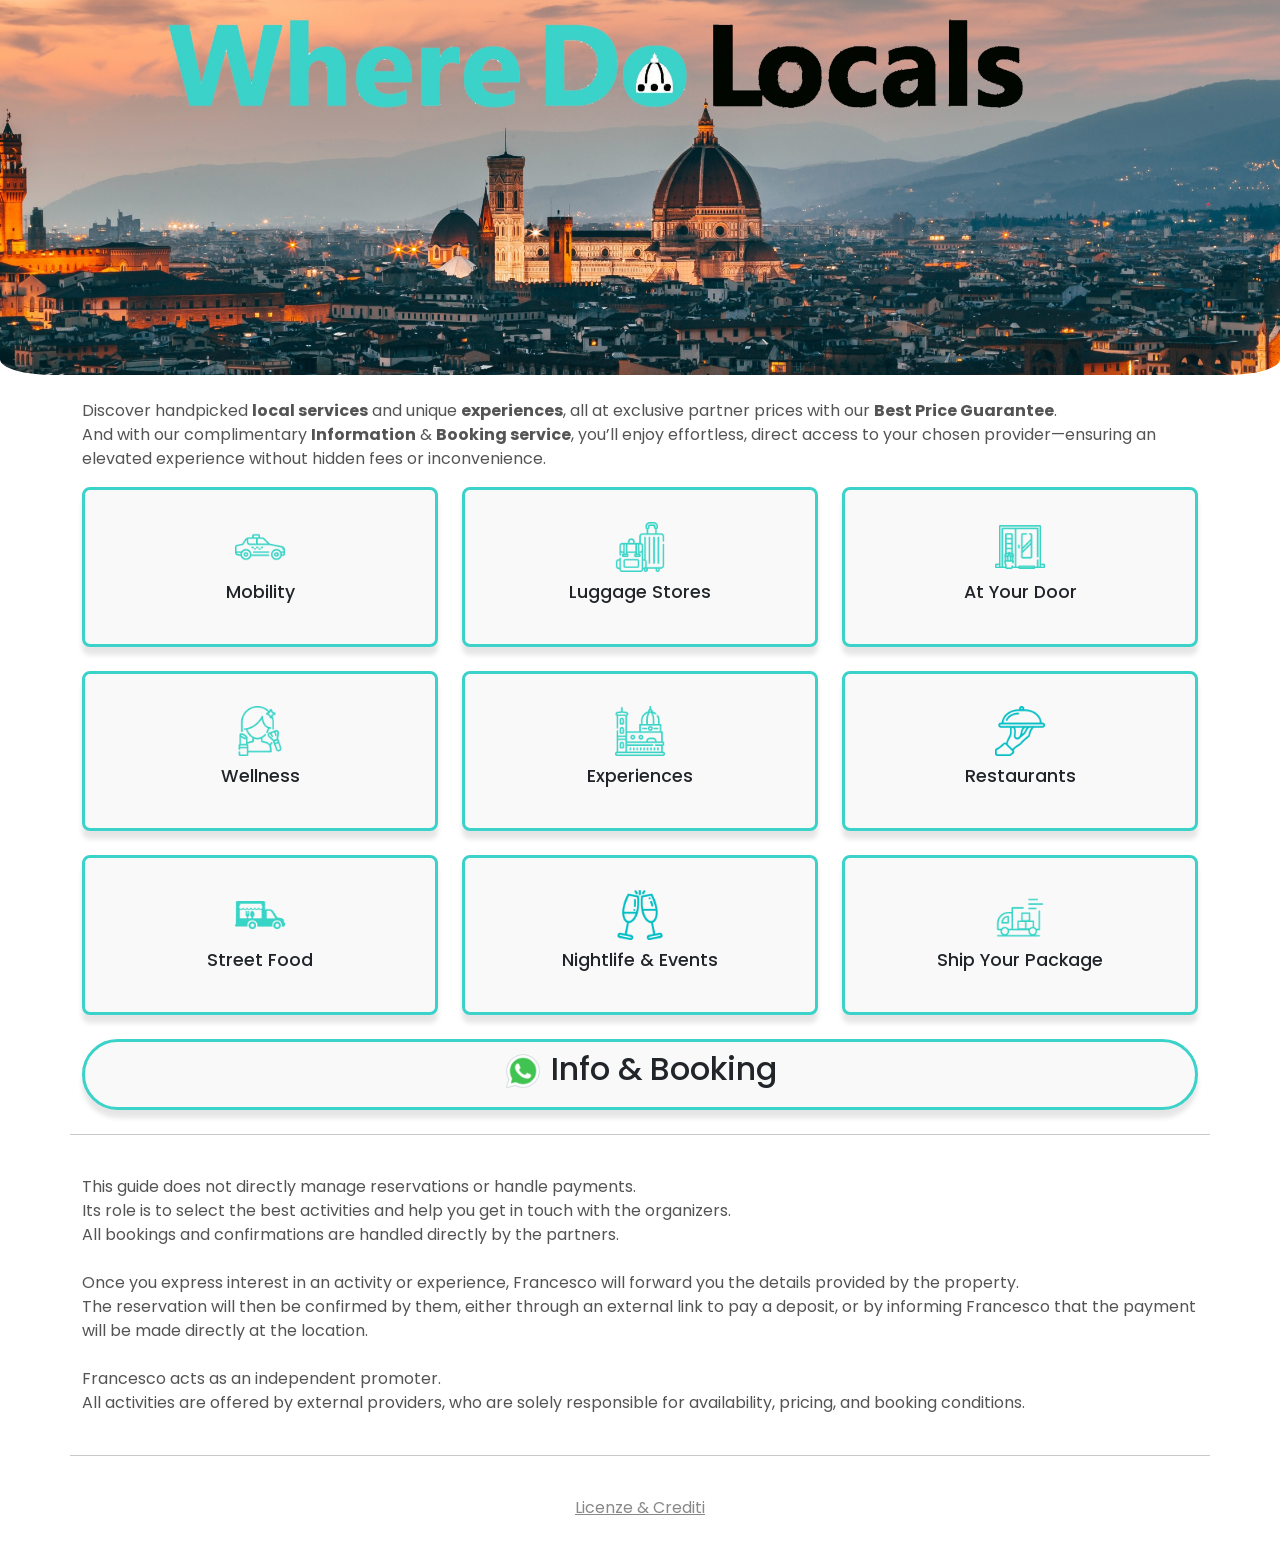
==== commit 6be663a7: "update" ====
--- a/docs/index.html
+++ b/docs/index.html
@@ -115,7 +115,7 @@
         All activities are offered by external providers, who are solely responsible for availability, pricing, and booking conditions.
       </p>
       <hr><br>
-      <a href="boxes/license/lincense.html" class="text-center"  style="color: #888888;">License & Credits</a>
+      <a href="boxes/license/lincense.html" class="text-center"  style="color: #888888;">Licenze & Crediti</a>
     </section>
   </main>
   <script src="js/main.js"></script>
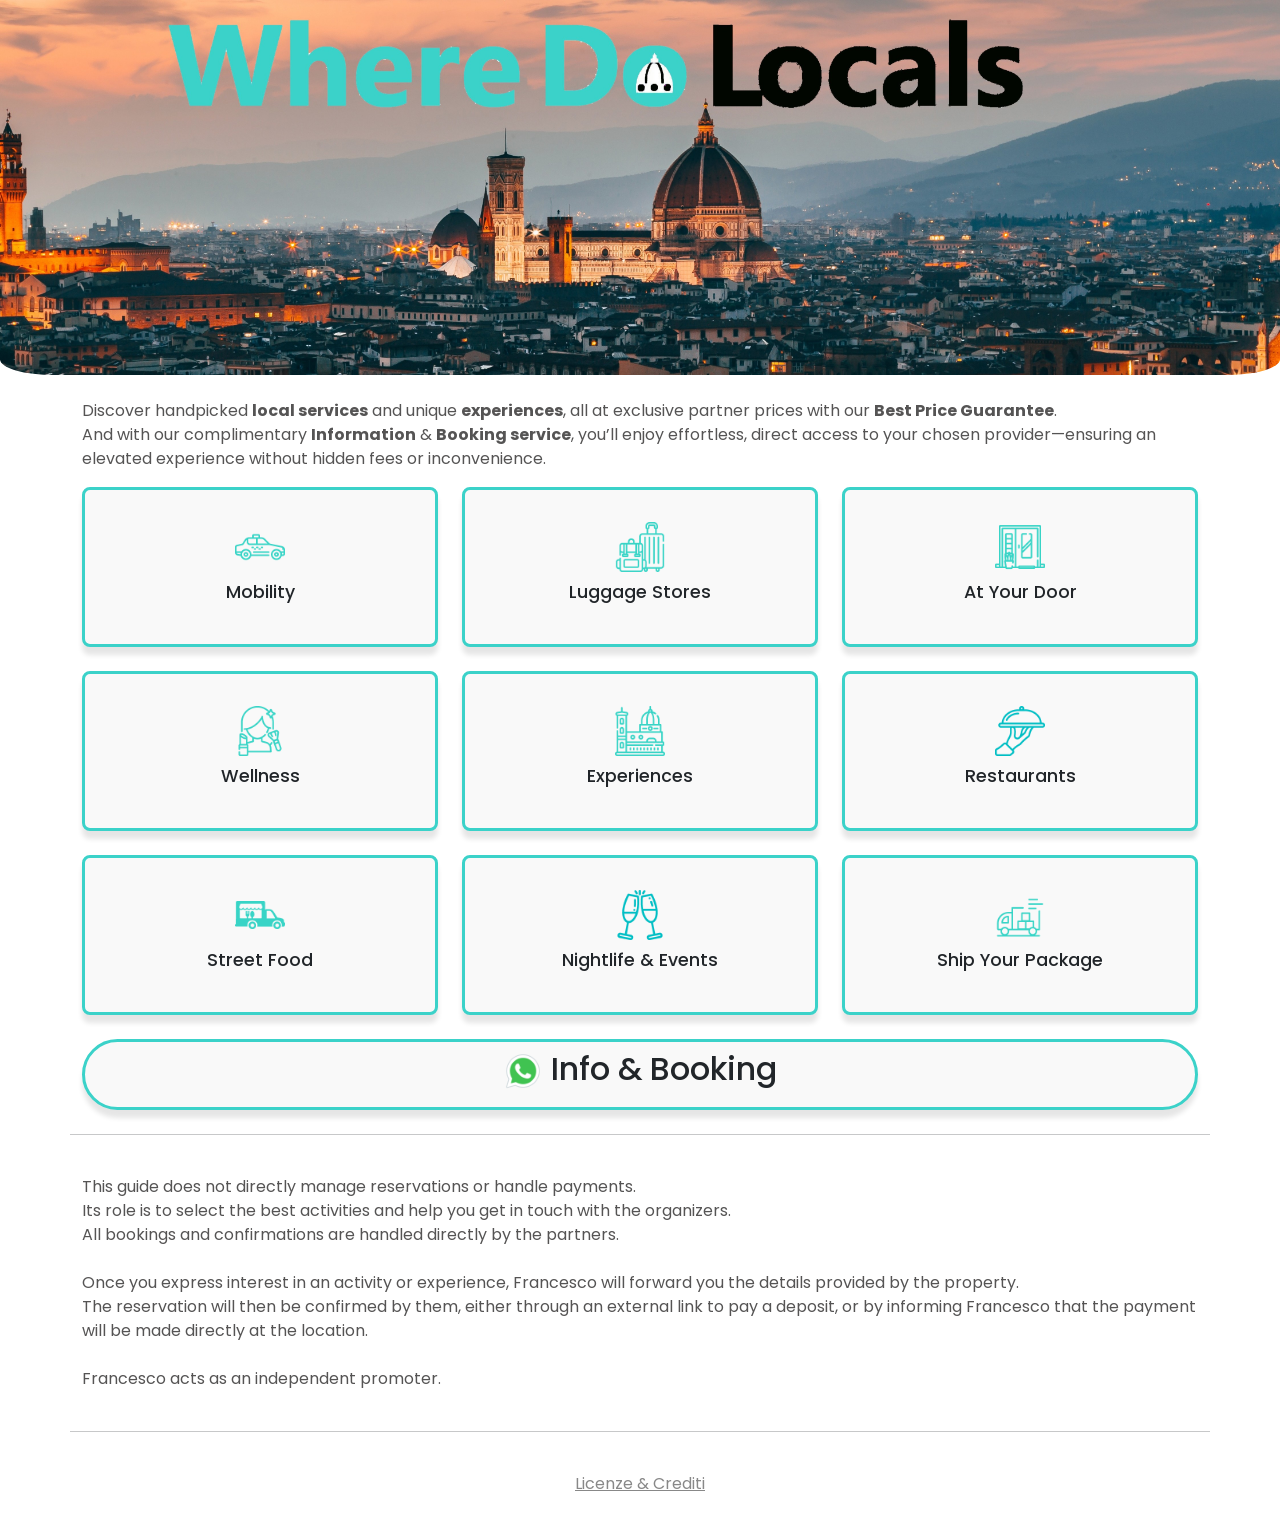
==== commit 3da80c74: "update" ====
--- a/docs/index.html
+++ b/docs/index.html
@@ -112,7 +112,7 @@
         Once you express interest in an activity or experience, Francesco will forward you the details provided by the property.<br>
         The reservation will then be confirmed by them, either through an external link to pay a deposit, or by informing Francesco that the payment will be made directly at the location.<br><br>
         Francesco acts as an independent promoter.<br>
-        All activities are offered by external providers, who are solely responsible for availability, pricing, and booking conditions.
+        
       </p>
       <hr><br>
       <a href="boxes/license/lincense.html" class="text-center"  style="color: #888888;">Licenze & Crediti</a>
